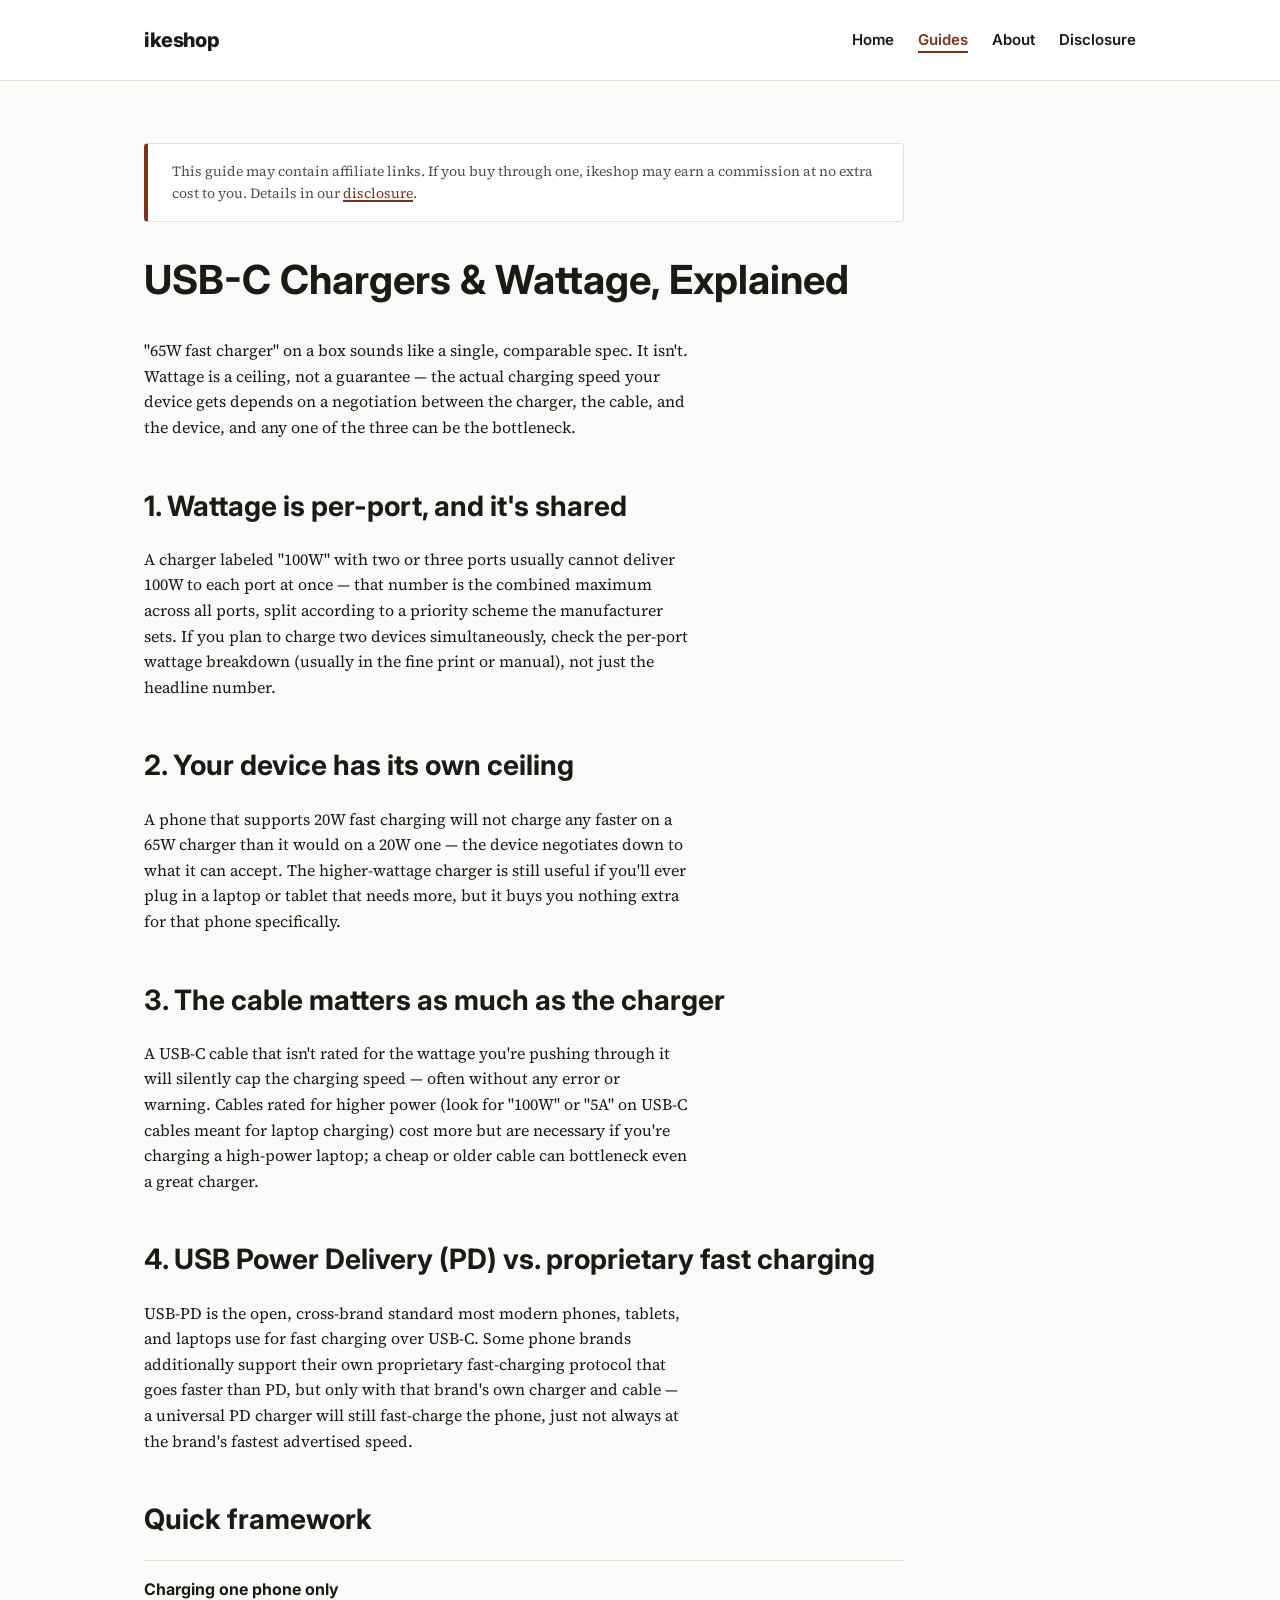
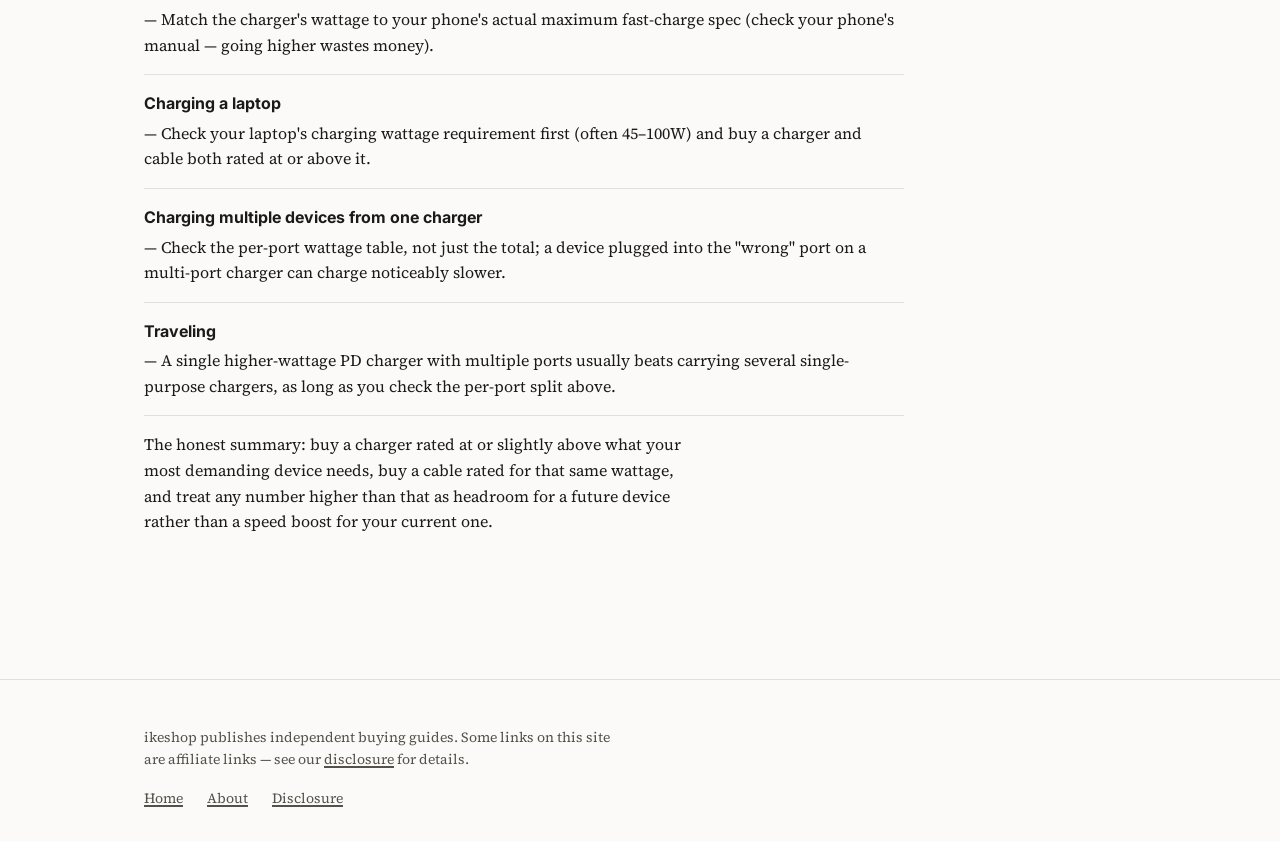
==== guide-usb-c-chargers.html @ bb959c75 "Add files via upload" ====
<!doctype html>
<html lang="en">
<head>
  <meta charset="UTF-8">
  <meta name="viewport" content="width=device-width, initial-scale=1">
  <title>USB-C Chargers &amp; Wattage, Explained — ikeshop</title>
  <meta name="description" content="Why fast-charging wattage claims on the box are often misleading, and how to figure out the charger wattage you actually need.">
  <link rel="preconnect" href="https://fonts.googleapis.com">
  <link rel="preconnect" href="https://fonts.gstatic.com" crossorigin>
  <link href="https://fonts.googleapis.com/css2?family=Inter:wght@400;600;700;800&family=Source+Serif+4:opsz,wght@8..60,400;8..60,600&display=swap" rel="stylesheet">
  <link rel="stylesheet" href="style.css">
</head>
<body>
  <a class="skip-link" href="#main-content">Skip to content</a>

  <header class="site-header">
    <div class="header-inner">
      <a class="logo" href="index.html">ikeshop</a>
      <nav class="main-nav" aria-label="Main">
        <ul>
          <li><a href="index.html">Home</a></li>
          <li><a href="index.html#guides" aria-current="page">Guides</a></li>
          <li><a href="about.html">About</a></li>
          <li><a href="disclosure.html">Disclosure</a></li>
        </ul>
      </nav>
    </div>
  </header>

  <main id="main-content">
    <p class="disclosure-note">This guide may contain affiliate links. If you buy through one, ikeshop may earn a commission at no extra cost to you. Details in our <a href="disclosure.html">disclosure</a>.</p>

    <article class="prose">
      <h1>USB-C Chargers &amp; Wattage, Explained</h1>
      <p>"65W fast charger" on a box sounds like a single, comparable spec. It isn't. Wattage is a ceiling, not a guarantee — the actual charging speed your device gets depends on a negotiation between the charger, the cable, and the device, and any one of the three can be the bottleneck.</p>

      <h2>1. Wattage is per-port, and it's shared</h2>
      <p>A charger labeled "100W" with two or three ports usually cannot deliver 100W to each port at once — that number is the combined maximum across all ports, split according to a priority scheme the manufacturer sets. If you plan to charge two devices simultaneously, check the per-port wattage breakdown (usually in the fine print or manual), not just the headline number.</p>

      <h2>2. Your device has its own ceiling</h2>
      <p>A phone that supports 20W fast charging will not charge any faster on a 65W charger than it would on a 20W one — the device negotiates down to what it can accept. The higher-wattage charger is still useful if you'll ever plug in a laptop or tablet that needs more, but it buys you nothing extra for that phone specifically.</p>

      <h2>3. The cable matters as much as the charger</h2>
      <p>A USB-C cable that isn't rated for the wattage you're pushing through it will silently cap the charging speed — often without any error or warning. Cables rated for higher power (look for "100W" or "5A" on USB-C cables meant for laptop charging) cost more but are necessary if you're charging a high-power laptop; a cheap or older cable can bottleneck even a great charger.</p>

      <h2>4. USB Power Delivery (PD) vs. proprietary fast charging</h2>
      <p>USB-PD is the open, cross-brand standard most modern phones, tablets, and laptops use for fast charging over USB-C. Some phone brands additionally support their own proprietary fast-charging protocol that goes faster than PD, but only with that brand's own charger and cable — a universal PD charger will still fast-charge the phone, just not always at the brand's fastest advertised speed.</p>

      <h2>Quick framework</h2>
      <ul class="criteria-list">
        <li><strong>Charging one phone only</strong> — Match the charger's wattage to your phone's actual maximum fast-charge spec (check your phone's manual — going higher wastes money).</li>
        <li><strong>Charging a laptop</strong> — Check your laptop's charging wattage requirement first (often 45–100W) and buy a charger and cable both rated at or above it.</li>
        <li><strong>Charging multiple devices from one charger</strong> — Check the per-port wattage table, not just the total; a device plugged into the "wrong" port on a multi-port charger can charge noticeably slower.</li>
        <li><strong>Traveling</strong> — A single higher-wattage PD charger with multiple ports usually beats carrying several single-purpose chargers, as long as you check the per-port split above.</li>
      </ul>

      <p>The honest summary: buy a charger rated at or slightly above what your most demanding device needs, buy a cable rated for that same wattage, and treat any number higher than that as headroom for a future device rather than a speed boost for your current one.</p>
    </article>
  </main>

  <footer class="site-footer">
    <div class="footer-inner">
      <p>ikeshop publishes independent buying guides. Some links on this site are affiliate links — see our <a href="disclosure.html">disclosure</a> for details.</p>
      <ul class="footer-nav">
        <li><a href="index.html">Home</a></li>
        <li><a href="about.html">About</a></li>
        <li><a href="disclosure.html">Disclosure</a></li>
      </ul>
    </div>
  </footer>
</body>
</html>
---- style.css ----
/* ikeshop — shared styles
   Calm, editorial, high-contrast — trust matters more than flash on a review site. */

:root {
  --bg: #fbfaf8;
  --surface: #ffffff;
  --text: #1c1a17;
  --text-muted: #55504a;
  --border: #e4e0d8;
  --accent: #a8471f;
  --accent-dark: #7d3416;
  --success: #2f6b3a;
  --max-width: 760px;
  --space-1: 8px;
  --space-2: 16px;
  --space-3: 24px;
  --space-4: 32px;
  --space-5: 48px;
  --space-6: 64px;
}

* { box-sizing: border-box; }

html { -webkit-text-size-adjust: 100%; }

body {
  margin: 0;
  background: var(--bg);
  color: var(--text);
  font-family: "Source Serif 4", Georgia, "Times New Roman", serif;
  font-size: 16px;
  line-height: 1.6;
}

img { max-width: 100%; height: auto; display: block; }

h1, h2, h3, h4 {
  font-family: "Inter", -apple-system, BlinkMacSystemFont, "Segoe UI", sans-serif;
  line-height: 1.25;
  font-weight: 700;
  color: var(--text);
}

h1 { font-size: clamp(28px, 5vw, 40px); }
h2 { font-size: clamp(22px, 4vw, 28px); margin-top: var(--space-5); }
h3 { font-size: 19px; margin-top: var(--space-4); }

p { max-width: 68ch; }
ul, ol { max-width: 68ch; }

a {
  color: var(--accent-dark);
  text-decoration-thickness: 1.5px;
  text-underline-offset: 2px;
}
a:hover { color: var(--accent); }

a:focus-visible,
button:focus-visible {
  outline: 3px solid var(--accent-dark);
  outline-offset: 2px;
}

/* Skip link */
.skip-link {
  position: absolute;
  left: -9999px;
  top: 0;
  background: var(--accent-dark);
  color: #fff;
  padding: 10px 16px;
  z-index: 100;
}
.skip-link:focus {
  left: var(--space-2);
  top: var(--space-2);
}

/* Header / nav */
.site-header {
  border-bottom: 1px solid var(--border);
  background: var(--surface);
}
.header-inner {
  max-width: 1040px;
  margin: 0 auto;
  padding: var(--space-3) var(--space-3);
  display: flex;
  align-items: center;
  justify-content: space-between;
  gap: var(--space-2);
  flex-wrap: wrap;
}
.logo {
  font-family: "Inter", sans-serif;
  font-weight: 800;
  font-size: 20px;
  color: var(--text);
  text-decoration: none;
  letter-spacing: -0.02em;
}
.logo:hover { color: var(--accent-dark); }

.main-nav ul {
  list-style: none;
  display: flex;
  gap: var(--space-3);
  margin: 0;
  padding: 0;
  flex-wrap: wrap;
}
.main-nav a {
  font-family: "Inter", sans-serif;
  font-weight: 600;
  font-size: 15px;
  text-decoration: none;
  color: var(--text);
}
.main-nav a[aria-current="page"] {
  color: var(--accent-dark);
  border-bottom: 2px solid var(--accent-dark);
  padding-bottom: 2px;
}

/* Layout */
main {
  max-width: 1040px;
  margin: 0 auto;
  padding: var(--space-5) var(--space-3) var(--space-6);
}

.prose { max-width: var(--max-width); }

.hero {
  max-width: var(--max-width);
  margin-bottom: var(--space-5);
}
.hero p.lede {
  font-size: 19px;
  color: var(--text-muted);
}

/* Disclosure banner (appears on guide pages) */
.disclosure-note {
  max-width: var(--max-width);
  background: var(--surface);
  border: 1px solid var(--border);
  border-left: 4px solid var(--accent-dark);
  padding: var(--space-2) var(--space-3);
  border-radius: 4px;
  font-size: 14px;
  color: var(--text-muted);
  margin-bottom: var(--space-4);
}
.disclosure-note a { color: var(--accent-dark); }

/* Card grid on homepage */
.guide-grid {
  display: grid;
  grid-template-columns: repeat(auto-fit, minmax(240px, 1fr));
  gap: var(--space-3);
  margin-top: var(--space-3);
}
.guide-card {
  background: var(--surface);
  border: 1px solid var(--border);
  border-radius: 8px;
  padding: var(--space-3);
}
.guide-card h3 {
  margin-top: 0;
  font-size: 18px;
}
.guide-card p {
  color: var(--text-muted);
  font-size: 15px;
  margin-bottom: var(--space-2);
}
.guide-card a.card-link {
  font-family: "Inter", sans-serif;
  font-weight: 600;
  font-size: 14px;
  text-decoration: none;
}

/* Buying-criteria list */
.criteria-list {
  list-style: none;
  padding: 0;
  max-width: var(--max-width);
}
.criteria-list li {
  border-top: 1px solid var(--border);
  padding: var(--space-2) 0;
}
.criteria-list li:last-child { border-bottom: 1px solid var(--border); }
.criteria-list strong {
  font-family: "Inter", sans-serif;
  display: block;
  margin-bottom: 4px;
}

/* CTA button */
.btn {
  display: inline-block;
  font-family: "Inter", sans-serif;
  font-weight: 700;
  font-size: 15px;
  text-decoration: none;
  color: #fff;
  background: var(--accent-dark);
  padding: 12px 20px;
  border-radius: 6px;
  min-height: 44px;
  line-height: 20px;
}
.btn:hover { background: var(--accent); color: #fff; }

/* Footer */
.site-footer {
  border-top: 1px solid var(--border);
  margin-top: var(--space-6);
}
.footer-inner {
  max-width: 1040px;
  margin: 0 auto;
  padding: var(--space-4) var(--space-3);
  font-size: 14px;
  color: var(--text-muted);
}
.footer-inner a { color: var(--text-muted); }
.footer-nav {
  display: flex;
  gap: var(--space-3);
  list-style: none;
  padding: 0;
  margin: var(--space-2) 0 0;
  flex-wrap: wrap;
}

@media (max-width: 480px) {
  .header-inner { padding: var(--space-2); }
  main { padding: var(--space-4) var(--space-2) var(--space-5); }
}
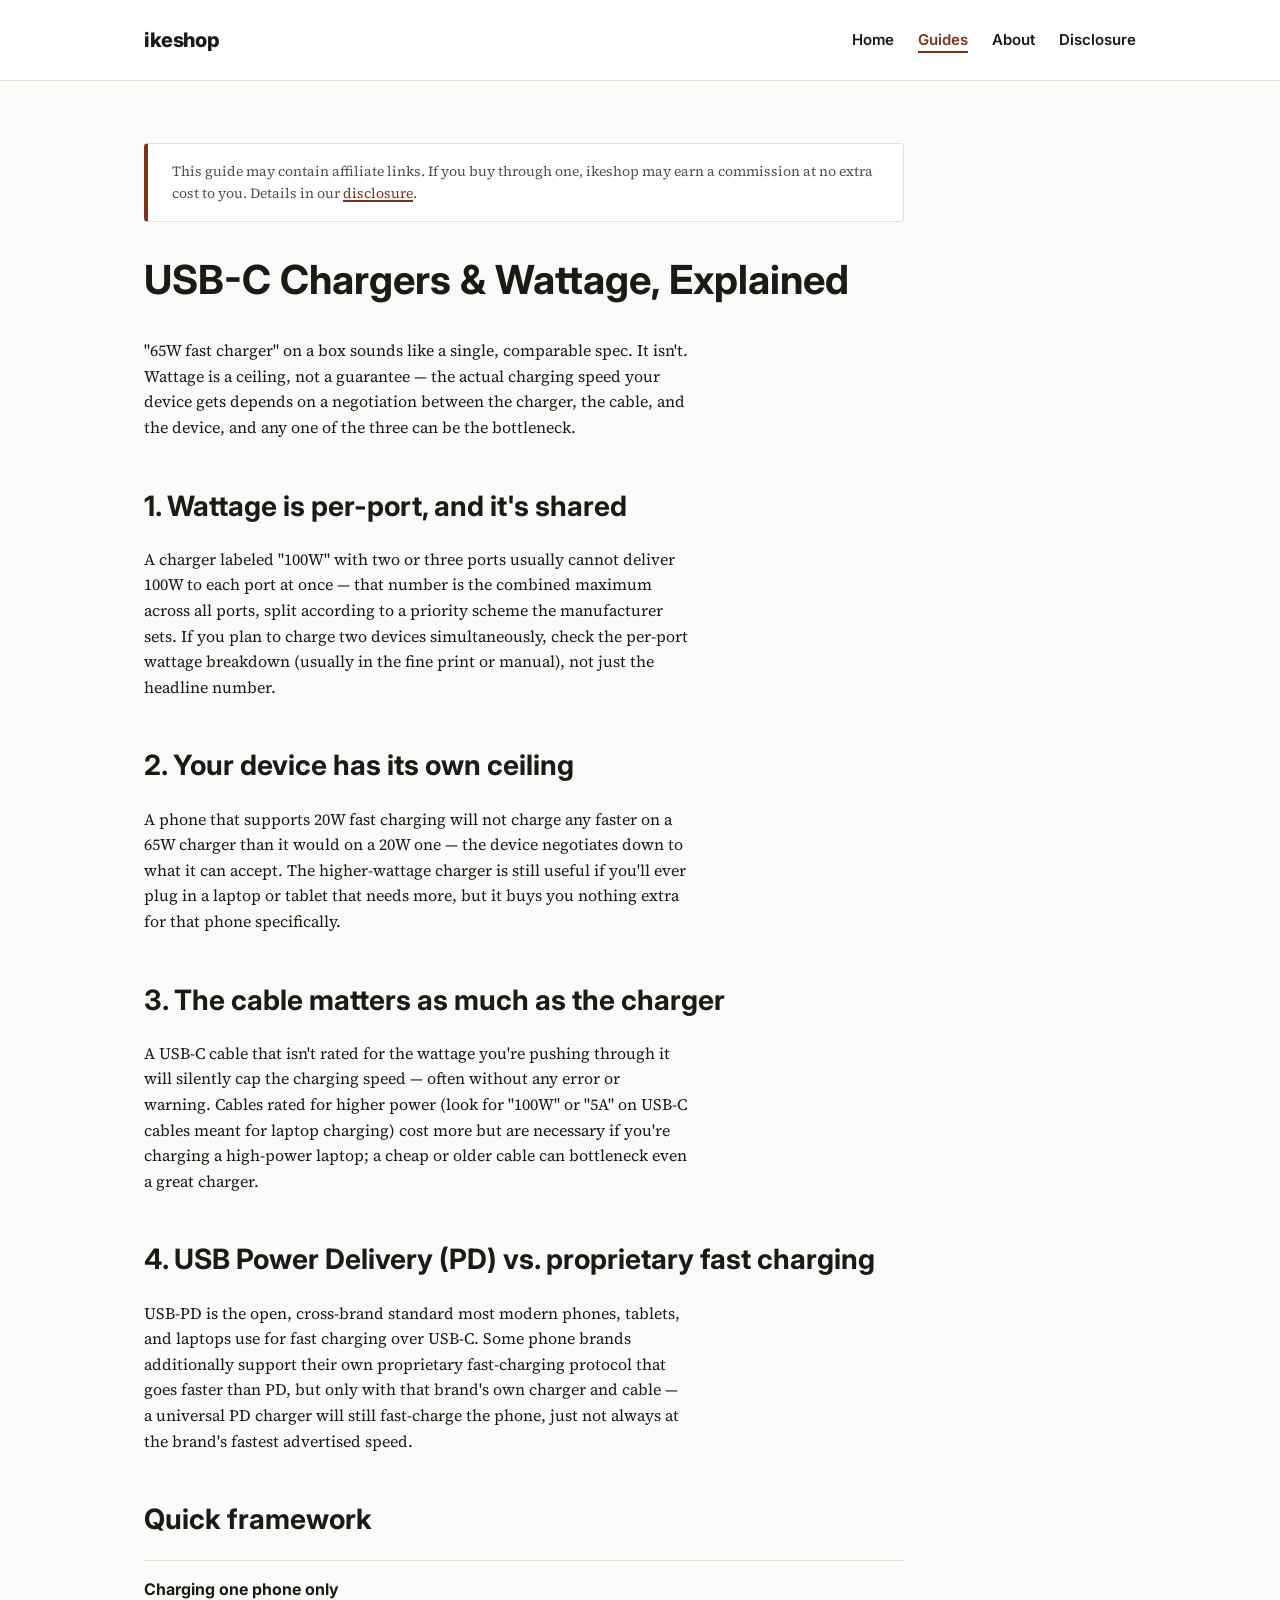
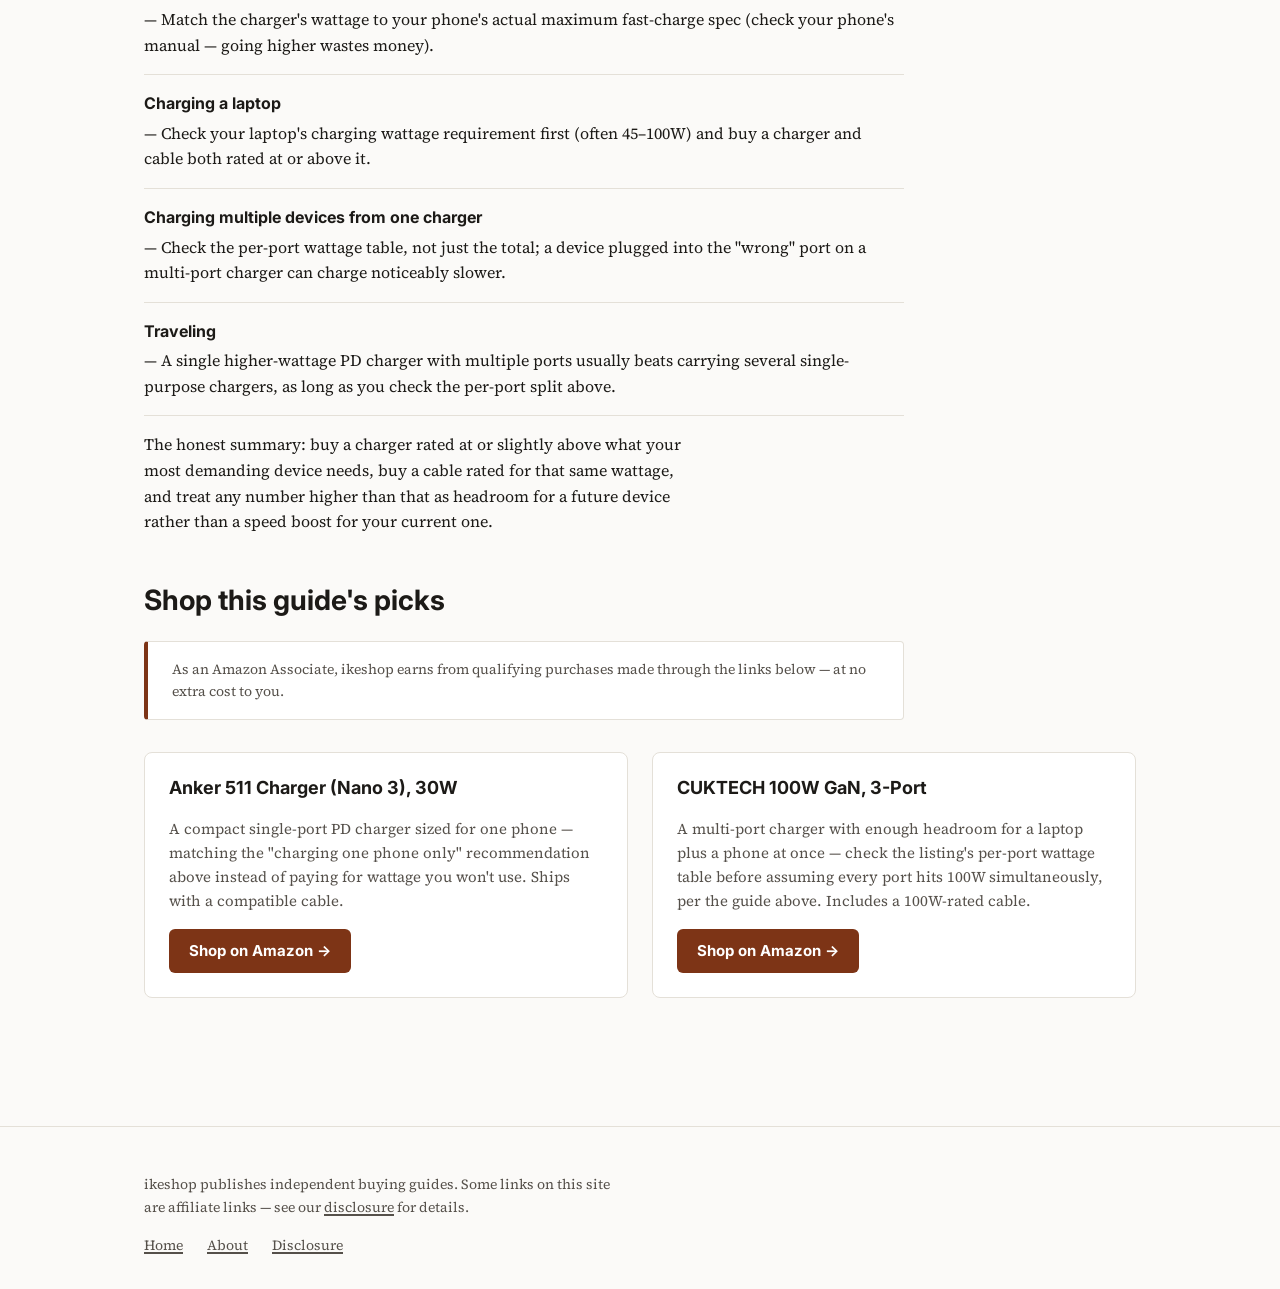
==== commit 1f2c712f: "Update guide-usb-c-chargers.html" ====
--- a/guide-usb-c-chargers.html
+++ b/guide-usb-c-chargers.html
@@ -56,6 +56,22 @@
 
       <p>The honest summary: buy a charger rated at or slightly above what your most demanding device needs, buy a cable rated for that same wattage, and treat any number higher than that as headroom for a future device rather than a speed boost for your current one.</p>
     </article>
+    <section class="shop-picks">
+      <h2>Shop this guide's picks</h2>
+      <p class="disclosure-note">As an Amazon Associate, ikeshop earns from qualifying purchases made through the links below — at no extra cost to you.</p>
+      <div class="guide-grid">
+        <article class="guide-card">
+          <h3>Anker 511 Charger (Nano 3), 30W</h3>
+          <p>A compact single-port PD charger sized for one phone — matching the "charging one phone only" recommendation above instead of paying for wattage you won't use. Ships with a compatible cable.</p>
+          <a class="btn" href="https://www.amazon.com/dp/B0B42DWV4B?tag=ikeshop03-20" rel="nofollow sponsored noopener" target="_blank">Shop on Amazon →</a>
+        </article>
+        <article class="guide-card">
+          <h3>CUKTECH 100W GaN, 3-Port</h3>
+          <p>A multi-port charger with enough headroom for a laptop plus a phone at once — check the listing's per-port wattage table before assuming every port hits 100W simultaneously, per the guide above. Includes a 100W-rated cable.</p>
+          <a class="btn" href="https://www.amazon.com/dp/B0DM6FNVPS?tag=ikeshop03-20" rel="nofollow sponsored noopener" target="_blank">Shop on Amazon →</a>
+        </article>
+      </div>
+    </section>
   </main>
 
   <footer class="site-footer">
